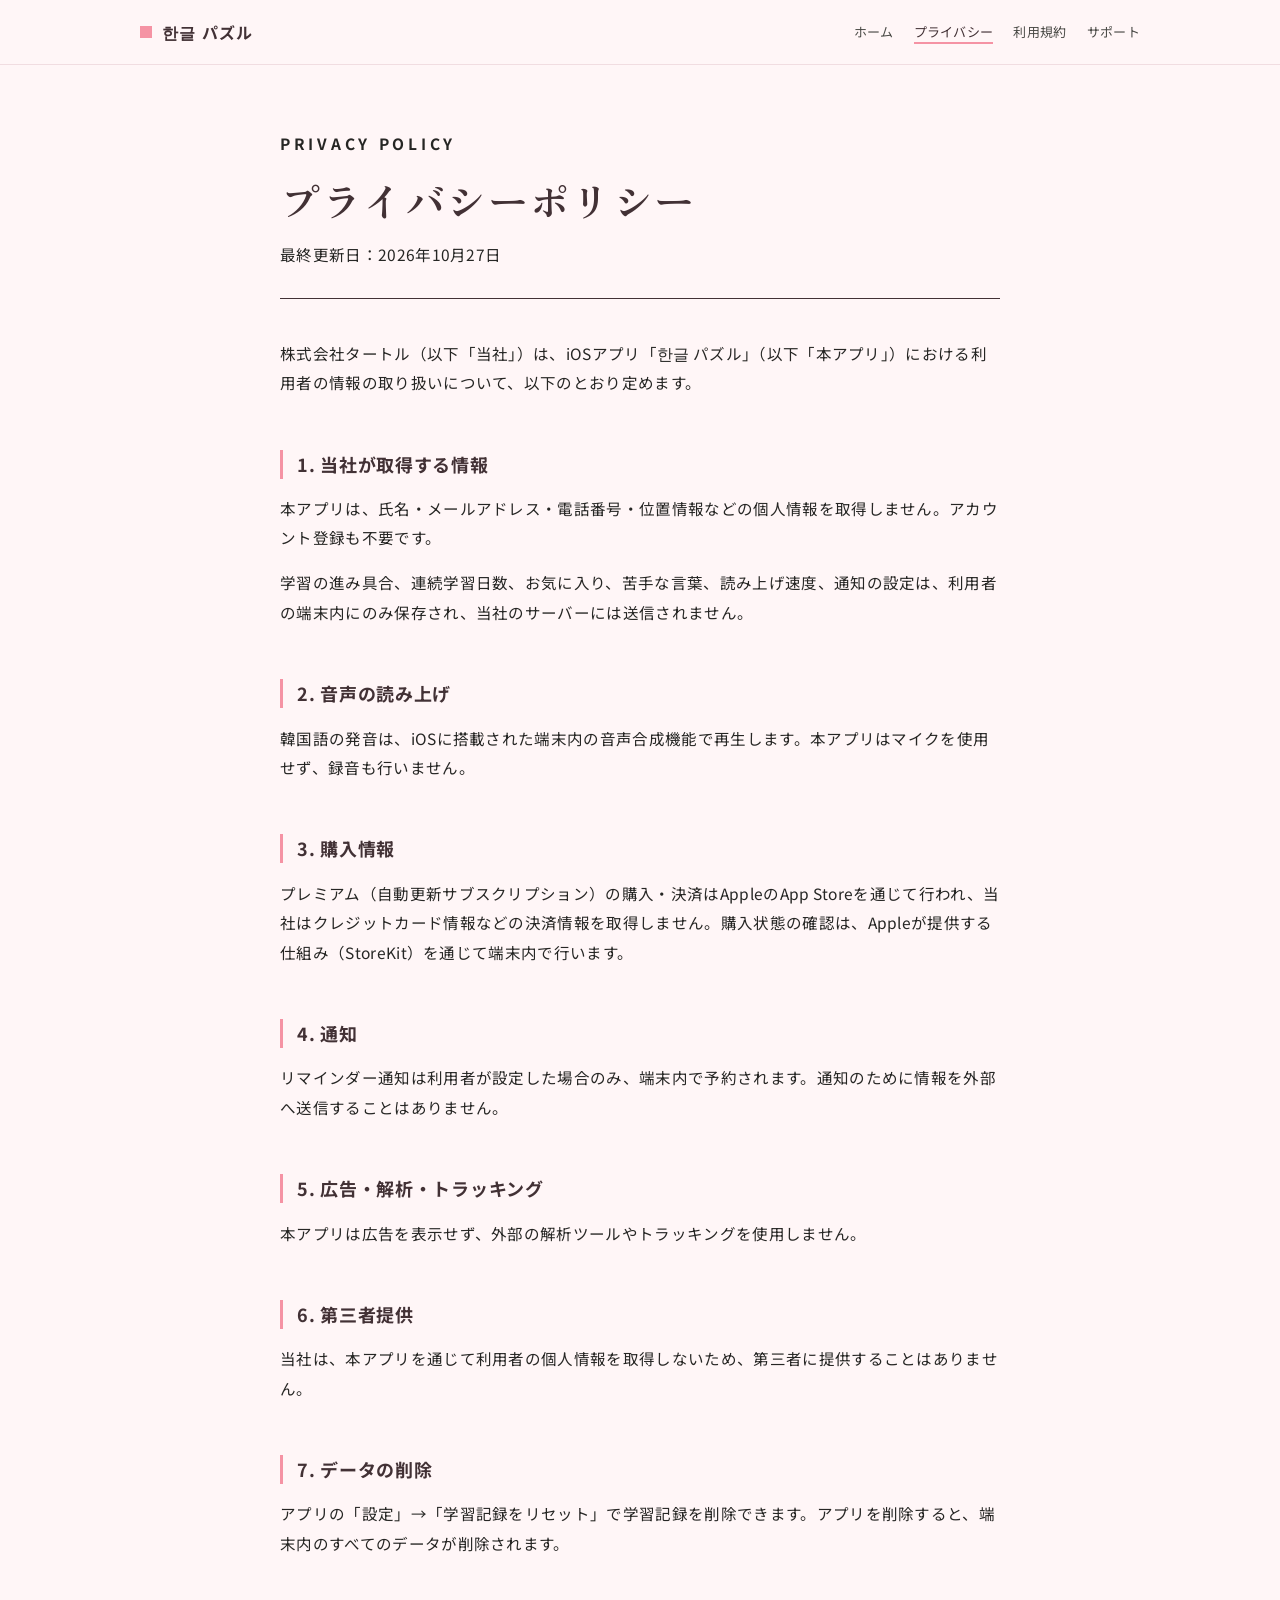
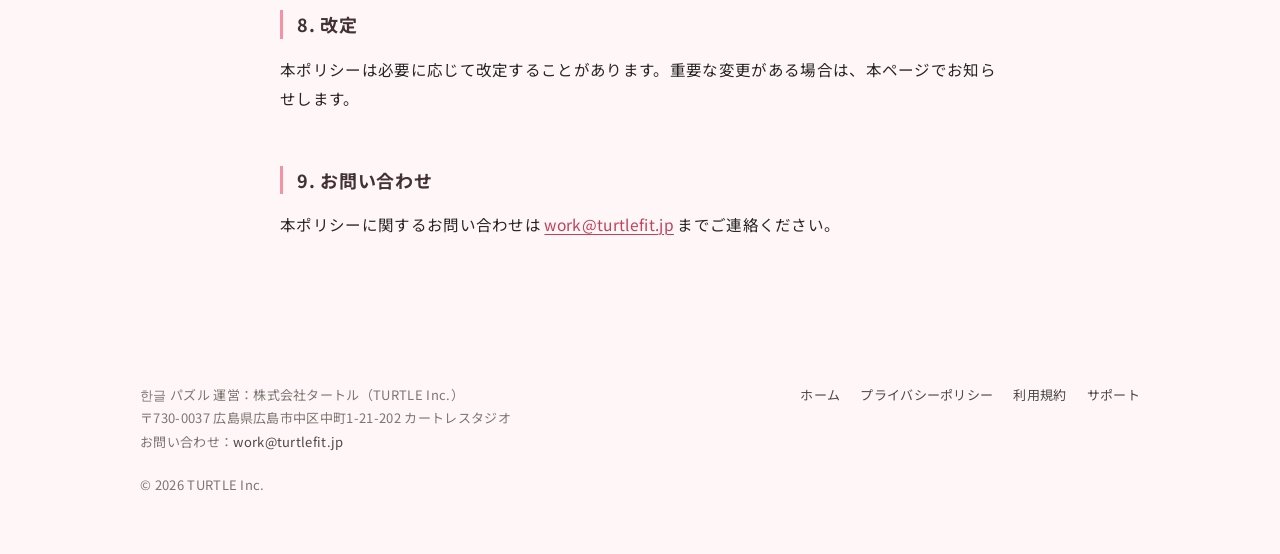
==== privacy.html @ 9635ca7f "한글 パズル 法務ページ" ====
<!doctype html>
<html lang="ja">
<head>
<meta charset="utf-8">
<meta name="viewport" content="width=device-width,initial-scale=1">
<title>プライバシーポリシー｜한글 パズル</title>
<meta name="description" content="「한글 パズル」のプライバシーポリシー。">
<link rel="icon" href="icon.png">
<link rel="preconnect" href="https://fonts.googleapis.com">
<link rel="preconnect" href="https://fonts.gstatic.com" crossorigin>
<link href="https://fonts.googleapis.com/css2?family=Noto+Sans+JP:wght@400;500;700&family=Zen+Old+Mincho:wght@700&display=swap" rel="stylesheet">
<link rel="stylesheet" href="styles.css">
<style>.app-icon{width:96px;height:96px;border-radius:22px;display:block;margin-bottom:20px}</style>
</head>
<body>
<header class="site-header">
  <div class="wrap">
    <a class="brand" href="index.html"><span class="brand-mark" aria-hidden="true"></span>한글 パズル</a>
    <nav class="nav" aria-label="サイト内"><a href="index.html" class="hide-sm">ホーム</a><a href="privacy.html" aria-current="page">プライバシー</a><a href="terms.html">利用規約</a><a href="support.html">サポート</a></nav>
  </div>
</header>
<main class="doc">
<div class="wrap">
  <div class="doc-head">
    <p class="eyebrow">PRIVACY POLICY</p>
    <h1>プライバシーポリシー</h1>
    <p class="updated">最終更新日：2026年10月27日</p>
  </div>

  <p>株式会社タートル（以下「当社」）は、iOSアプリ「한글 パズル」（以下「本アプリ」）における利用者の情報の取り扱いについて、以下のとおり定めます。</p>

  <h2>1. 当社が取得する情報</h2>
  <p>本アプリは、氏名・メールアドレス・電話番号・位置情報などの個人情報を取得しません。アカウント登録も不要です。</p>
  <p>学習の進み具合、連続学習日数、お気に入り、苦手な言葉、読み上げ速度、通知の設定は、利用者の端末内にのみ保存され、当社のサーバーには送信されません。</p>

  <h2>2. 音声の読み上げ</h2>
  <p>韓国語の発音は、iOSに搭載された端末内の音声合成機能で再生します。本アプリはマイクを使用せず、録音も行いません。</p>

  <h2>3. 購入情報</h2>
  <p>プレミアム（自動更新サブスクリプション）の購入・決済はAppleのApp Storeを通じて行われ、当社はクレジットカード情報などの決済情報を取得しません。購入状態の確認は、Appleが提供する仕組み（StoreKit）を通じて端末内で行います。</p>

  <h2>4. 通知</h2>
  <p>リマインダー通知は利用者が設定した場合のみ、端末内で予約されます。通知のために情報を外部へ送信することはありません。</p>

  <h2>5. 広告・解析・トラッキング</h2>
  <p>本アプリは広告を表示せず、外部の解析ツールやトラッキングを使用しません。</p>

  <h2>6. 第三者提供</h2>
  <p>当社は、本アプリを通じて利用者の個人情報を取得しないため、第三者に提供することはありません。</p>

  <h2>7. データの削除</h2>
  <p>アプリの「設定」→「学習記録をリセット」で学習記録を削除できます。アプリを削除すると、端末内のすべてのデータが削除されます。</p>

  <h2>8. 改定</h2>
  <p>本ポリシーは必要に応じて改定することがあります。重要な変更がある場合は、本ページでお知らせします。</p>

  <h2>9. お問い合わせ</h2>
  <p>本ポリシーに関するお問い合わせは <a href="mailto:work@turtlefit.jp">work@turtlefit.jp</a> までご連絡ください。</p>

</div>
</main>
<footer class="site-footer">
  <div class="wrap">
    <address>
      한글 パズル 運営：株式会社タートル（TURTLE Inc.）<br>
      〒730-0037 広島県広島市中区中町1-21-202 カートレスタジオ<br>
      お問い合わせ：<a href="mailto:work@turtlefit.jp">work@turtlefit.jp</a>
    </address>
    <nav aria-label="フッター">
      <a href="index.html">ホーム</a>
      <a href="privacy.html">プライバシーポリシー</a>
      <a href="terms.html">利用規約</a>
      <a href="support.html">サポート</a>
    </nav>
  </div>
  <div class="wrap" style="margin-top:20px">&copy; 2026 TURTLE Inc.</div>
</footer>
</body>
</html>
---- styles.css ----
:root{
  --paper:#FFF6F7;
  --paper-2:#FBE6EA;
  --ink:#423135;
  --ink-2:#4A4A46;
  --ink-3:#7A7872;
  --rule:#F1DDE1;
  --mint:#F593A4;
  --mint-ink:#C2405A;
  --max:760px;
}
*{box-sizing:border-box}
html{-webkit-text-size-adjust:100%}
body{
  margin:0;background:var(--paper);color:var(--ink);
  font-family:"Noto Sans JP","Hiragino Kaku Gothic ProN","Hiragino Sans",system-ui,sans-serif;
  font-size:16px;line-height:1.9;letter-spacing:.02em;
  overflow-wrap:anywhere;
}
a{color:var(--mint-ink);text-decoration:underline;text-underline-offset:3px;text-decoration-thickness:1px}
a:hover{color:var(--ink)}
.wrap{max-width:var(--max);margin:0 auto;padding:0 20px}

/* header */
.site-header{border-bottom:1px solid var(--rule)}
.site-header .wrap{display:flex;align-items:center;justify-content:space-between;gap:16px;height:64px;max-width:1040px}
.brand{display:flex;align-items:center;gap:10px;color:var(--ink);text-decoration:none;font-weight:700;letter-spacing:.08em}
.brand-mark{width:12px;height:12px;background:var(--mint);display:inline-block}
.nav{display:flex;gap:20px;font-size:13px}
.nav a{color:var(--ink-2);text-decoration:none}
.nav a:hover,.nav a[aria-current="page"]{color:var(--ink);box-shadow:inset 0 -2px 0 var(--mint)}

/* hero */
.hero{border-bottom:1px solid var(--rule)}
.hero .wrap{max-width:1040px;padding-top:96px;padding-bottom:88px}
.eyebrow{font-size:12px;letter-spacing:.24em;color:var(--mint-ink);font-weight:700;margin:0 0 28px}
.hero h1{font-family:"Zen Old Mincho","Shippori Mincho","Hiragino Mincho ProN",serif;font-weight:700;
  font-size:clamp(36px,7.4vw,76px);line-height:1.3;letter-spacing:.04em;margin:0 0 32px}
.hero h1 em{font-style:normal;box-shadow:inset 0 -.22em 0 rgba(59,185,138,.38)}
.lead{font-size:17px;color:var(--ink-2);max-width:560px;margin:0 0 40px}
.store{display:inline-flex;align-items:center;gap:14px;border:1px solid var(--ink);padding:12px 22px;font-size:14px;color:var(--ink);text-decoration:none;cursor:default}
.store small{font-size:11px;letter-spacing:.14em;color:var(--paper);background:var(--ink);padding:2px 8px}
.note-18{font-size:12px;color:var(--ink-3);margin-top:20px}

/* features */
.section{border-bottom:1px solid var(--rule)}
.section .wrap{max-width:1040px;padding-top:72px;padding-bottom:72px}
.section-title{display:flex;align-items:baseline;gap:16px;margin:0 0 40px;font-size:13px;letter-spacing:.2em;color:var(--ink-3);font-weight:500}
.section-title::after{content:"";flex:1;height:1px;background:var(--rule)}
.features{list-style:none;margin:0;padding:0;display:grid;grid-template-columns:repeat(2,1fr);border-top:1px solid var(--ink)}
.features li{padding:28px 28px 32px 0;border-bottom:1px solid var(--rule)}
.features li:nth-child(odd){border-right:1px solid var(--rule)}
.features li:nth-child(even){padding-left:28px}
.features .num{font-family:"Zen Old Mincho",serif;color:var(--mint-ink);font-size:14px;letter-spacing:.1em}
.features h3{font-size:19px;margin:6px 0 8px;letter-spacing:.04em}
.features p{margin:0;color:var(--ink-2);font-size:14.5px;line-height:1.85}

.links{list-style:none;margin:0;padding:0;border-top:1px solid var(--ink)}
.links a{display:flex;justify-content:space-between;align-items:center;gap:16px;padding:22px 0;border-bottom:1px solid var(--rule);color:var(--ink);text-decoration:none;font-size:17px}
.links a span{font-size:13px;color:var(--ink-3)}
.links a:hover{color:var(--mint-ink)}
.links a::after{content:"→";color:var(--mint-ink);margin-left:auto;padding-left:12px}

/* document pages */
.doc .wrap{padding-top:64px;padding-bottom:80px}
.doc-head{border-bottom:1px solid var(--ink);padding-bottom:28px;margin-bottom:40px}
.doc-head .eyebrow{margin-bottom:14px}
.doc-head h1{font-family:"Zen Old Mincho","Shippori Mincho",serif;font-size:clamp(28px,5.4vw,40px);line-height:1.4;margin:0 0 12px;letter-spacing:.04em}
.updated{font-size:13px;color:var(--ink-3);margin:0}
.doc h2{font-size:18px;margin:52px 0 14px;padding-left:14px;border-left:3px solid var(--mint);line-height:1.6;letter-spacing:.04em}
.doc h3{font-size:16px;margin:28px 0 8px}
.doc p,.doc li{font-size:15.5px;color:#262624}
.doc ul,.doc ol{padding-left:1.4em;margin:10px 0 16px}
.doc li{margin:4px 0}
.doc li::marker{color:var(--mint-ink)}
.callout{border-top:1px solid var(--ink);border-bottom:1px solid var(--ink);padding:18px 0;margin:24px 0}
.callout p{margin:0}
.callout strong{color:var(--mint-ink)}
table.info{width:100%;border-collapse:collapse;margin:12px 0 8px;font-size:15px}
table.info th,table.info td{text-align:left;vertical-align:top;padding:12px 0;border-bottom:1px solid var(--rule)}
table.info th{width:9em;color:var(--ink-3);font-weight:500;padding-right:16px}
.table-scroll{overflow-x:auto}
table.grid{width:100%;border-collapse:collapse;font-size:14.5px;margin:12px 0}
table.grid th,table.grid td{text-align:left;vertical-align:top;padding:10px 12px 10px 0;border-bottom:1px solid var(--rule)}
table.grid thead th{border-bottom:1px solid var(--ink);font-size:13px;color:var(--ink-3);font-weight:500}

/* faq */
.faq{border-top:1px solid var(--ink);margin-top:8px}
.faq details{border-bottom:1px solid var(--rule)}
.faq summary{cursor:pointer;list-style:none;padding:20px 32px 20px 0;font-weight:700;position:relative;line-height:1.7}
.faq summary::-webkit-details-marker{display:none}
.faq summary::before{content:"Q.";color:var(--mint-ink);margin-right:10px;font-family:"Zen Old Mincho",serif}
.faq summary::after{content:"+";position:absolute;right:4px;top:18px;font-weight:400;font-size:20px;color:var(--ink-3)}
.faq details[open] summary::after{content:"−"}
.faq .a{padding:0 0 22px 0}
.faq .a p,.faq .a li{font-size:15px}
.mail{display:inline-block;font-size:clamp(18px,4.6vw,24px);font-weight:700;color:var(--ink);text-decoration:none;border-bottom:2px solid var(--mint);padding-bottom:2px;margin:6px 0 10px}

/* footer */
.site-footer{padding:48px 0 56px;font-size:13px;color:var(--ink-3)}
.site-footer .wrap{max-width:1040px;display:flex;flex-wrap:wrap;justify-content:space-between;gap:20px}
.site-footer nav{display:flex;flex-wrap:wrap;gap:8px 20px}
.site-footer a{color:var(--ink-2);text-decoration:none}
.site-footer a:hover{color:var(--mint-ink)}
.site-footer address{font-style:normal;line-height:1.8}

@media (max-width:640px){
  .nav{gap:14px;font-size:12px}
  .nav .hide-sm{display:none}
  .hero .wrap{padding-top:64px;padding-bottom:60px}
  .features{grid-template-columns:1fr}
  .features li,.features li:nth-child(odd),.features li:nth-child(even){padding:24px 0 26px;border-right:0}
  .section .wrap{padding-top:56px;padding-bottom:56px}
  table.info th{width:6.5em}
}
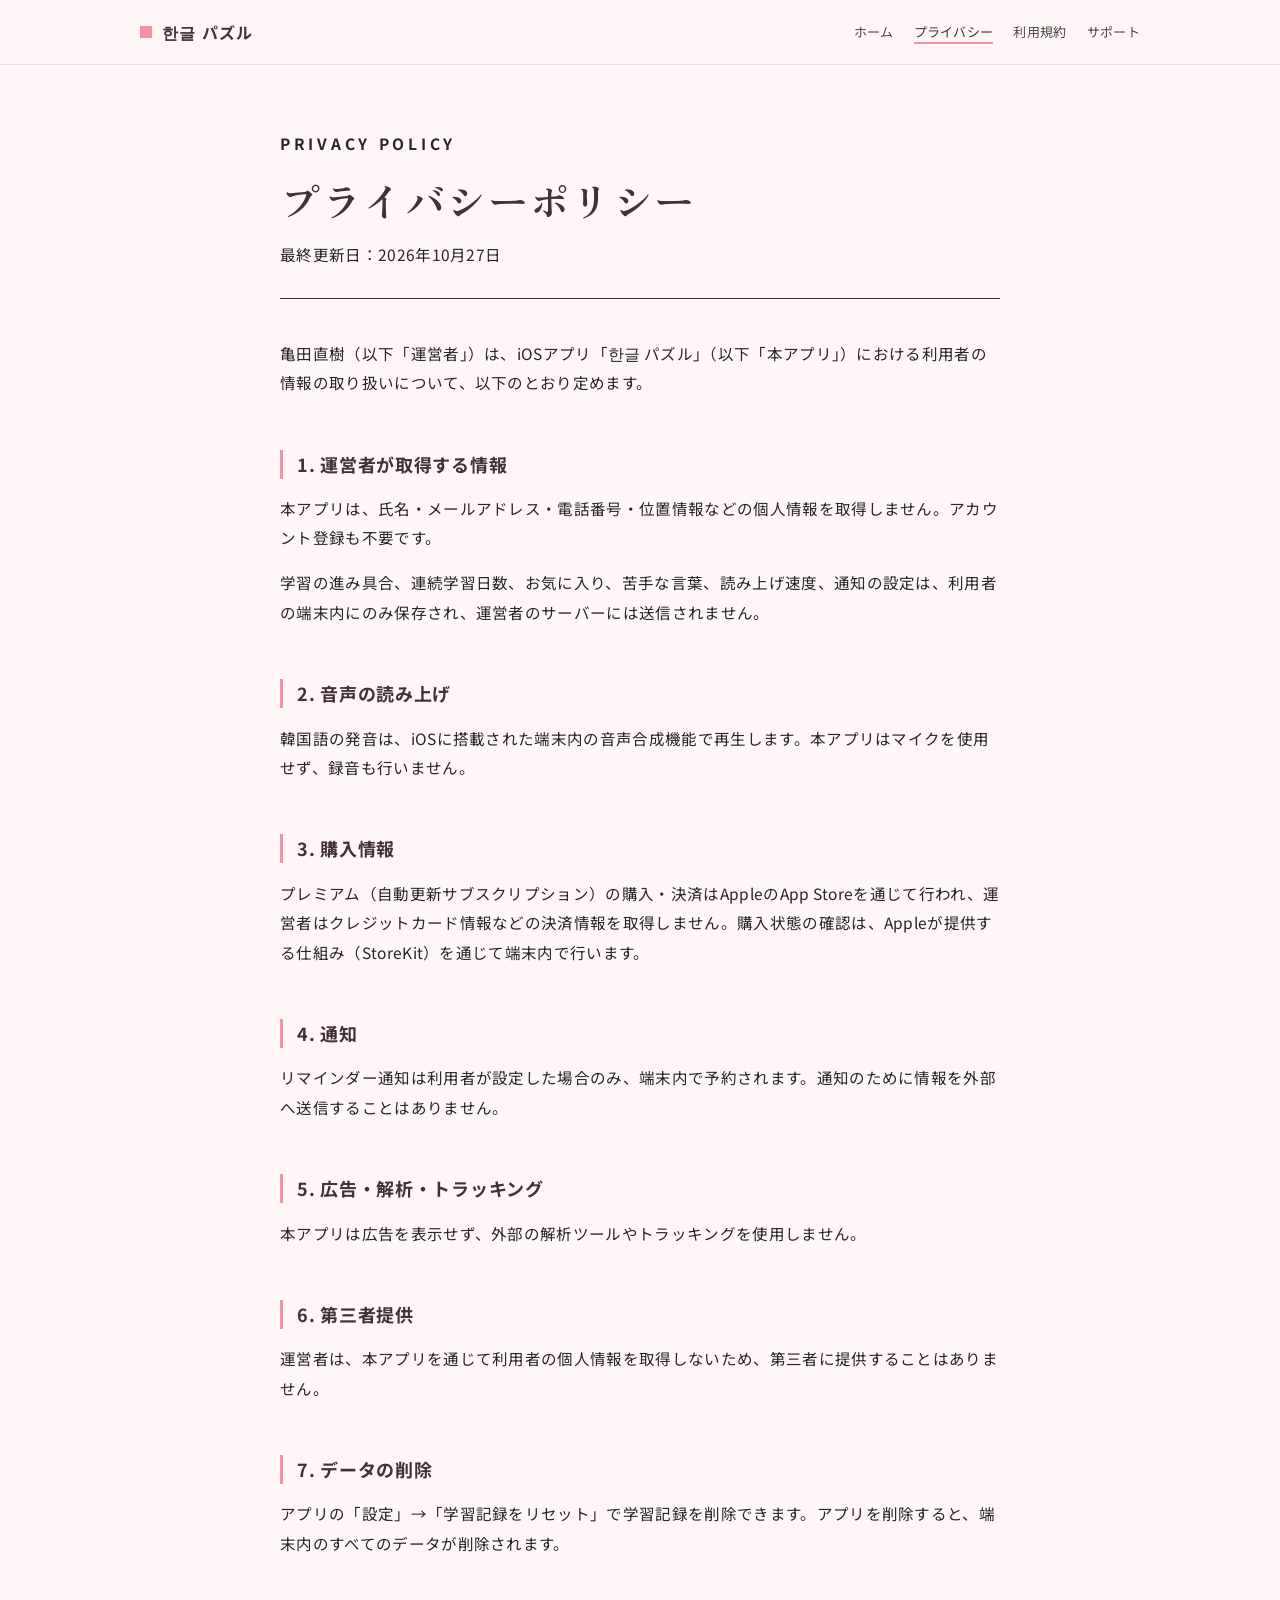
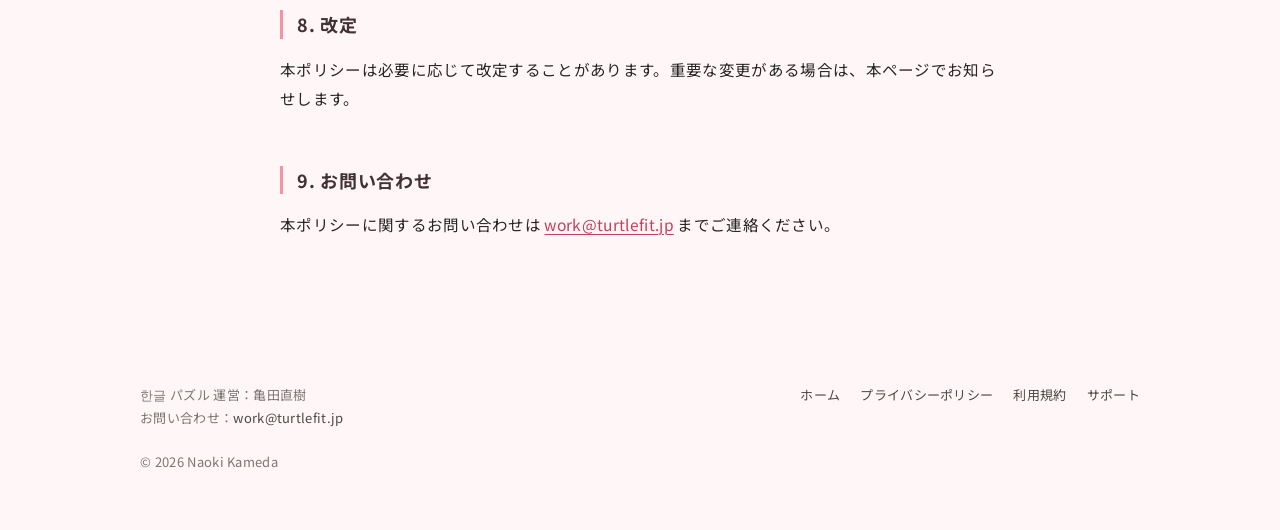
==== commit f4f698fb: "運営者を亀田直樹に変更" ====
--- a/privacy.html
+++ b/privacy.html
@@ -27,17 +27,17 @@
     <p class="updated">最終更新日：2026年10月27日</p>
   </div>
 
-  <p>株式会社タートル（以下「当社」）は、iOSアプリ「한글 パズル」（以下「本アプリ」）における利用者の情報の取り扱いについて、以下のとおり定めます。</p>
+  <p>亀田直樹（以下「運営者」）は、iOSアプリ「한글 パズル」（以下「本アプリ」）における利用者の情報の取り扱いについて、以下のとおり定めます。</p>
 
-  <h2>1. 当社が取得する情報</h2>
+  <h2>1. 運営者が取得する情報</h2>
   <p>本アプリは、氏名・メールアドレス・電話番号・位置情報などの個人情報を取得しません。アカウント登録も不要です。</p>
-  <p>学習の進み具合、連続学習日数、お気に入り、苦手な言葉、読み上げ速度、通知の設定は、利用者の端末内にのみ保存され、当社のサーバーには送信されません。</p>
+  <p>学習の進み具合、連続学習日数、お気に入り、苦手な言葉、読み上げ速度、通知の設定は、利用者の端末内にのみ保存され、運営者のサーバーには送信されません。</p>
 
   <h2>2. 音声の読み上げ</h2>
   <p>韓国語の発音は、iOSに搭載された端末内の音声合成機能で再生します。本アプリはマイクを使用せず、録音も行いません。</p>
 
   <h2>3. 購入情報</h2>
-  <p>プレミアム（自動更新サブスクリプション）の購入・決済はAppleのApp Storeを通じて行われ、当社はクレジットカード情報などの決済情報を取得しません。購入状態の確認は、Appleが提供する仕組み（StoreKit）を通じて端末内で行います。</p>
+  <p>プレミアム（自動更新サブスクリプション）の購入・決済はAppleのApp Storeを通じて行われ、運営者はクレジットカード情報などの決済情報を取得しません。購入状態の確認は、Appleが提供する仕組み（StoreKit）を通じて端末内で行います。</p>
 
   <h2>4. 通知</h2>
   <p>リマインダー通知は利用者が設定した場合のみ、端末内で予約されます。通知のために情報を外部へ送信することはありません。</p>
@@ -46,7 +46,7 @@
   <p>本アプリは広告を表示せず、外部の解析ツールやトラッキングを使用しません。</p>
 
   <h2>6. 第三者提供</h2>
-  <p>当社は、本アプリを通じて利用者の個人情報を取得しないため、第三者に提供することはありません。</p>
+  <p>運営者は、本アプリを通じて利用者の個人情報を取得しないため、第三者に提供することはありません。</p>
 
   <h2>7. データの削除</h2>
   <p>アプリの「設定」→「学習記録をリセット」で学習記録を削除できます。アプリを削除すると、端末内のすべてのデータが削除されます。</p>
@@ -62,8 +62,7 @@
 <footer class="site-footer">
   <div class="wrap">
     <address>
-      한글 パズル 運営：株式会社タートル（TURTLE Inc.）<br>
-      〒730-0037 広島県広島市中区中町1-21-202 カートレスタジオ<br>
+      한글 パズル 運営：亀田直樹<br>
       お問い合わせ：<a href="mailto:work@turtlefit.jp">work@turtlefit.jp</a>
     </address>
     <nav aria-label="フッター">
@@ -73,7 +72,7 @@
       <a href="support.html">サポート</a>
     </nav>
   </div>
-  <div class="wrap" style="margin-top:20px">&copy; 2026 TURTLE Inc.</div>
+  <div class="wrap" style="margin-top:20px">&copy; 2026 Naoki Kameda</div>
 </footer>
 </body>
 </html>
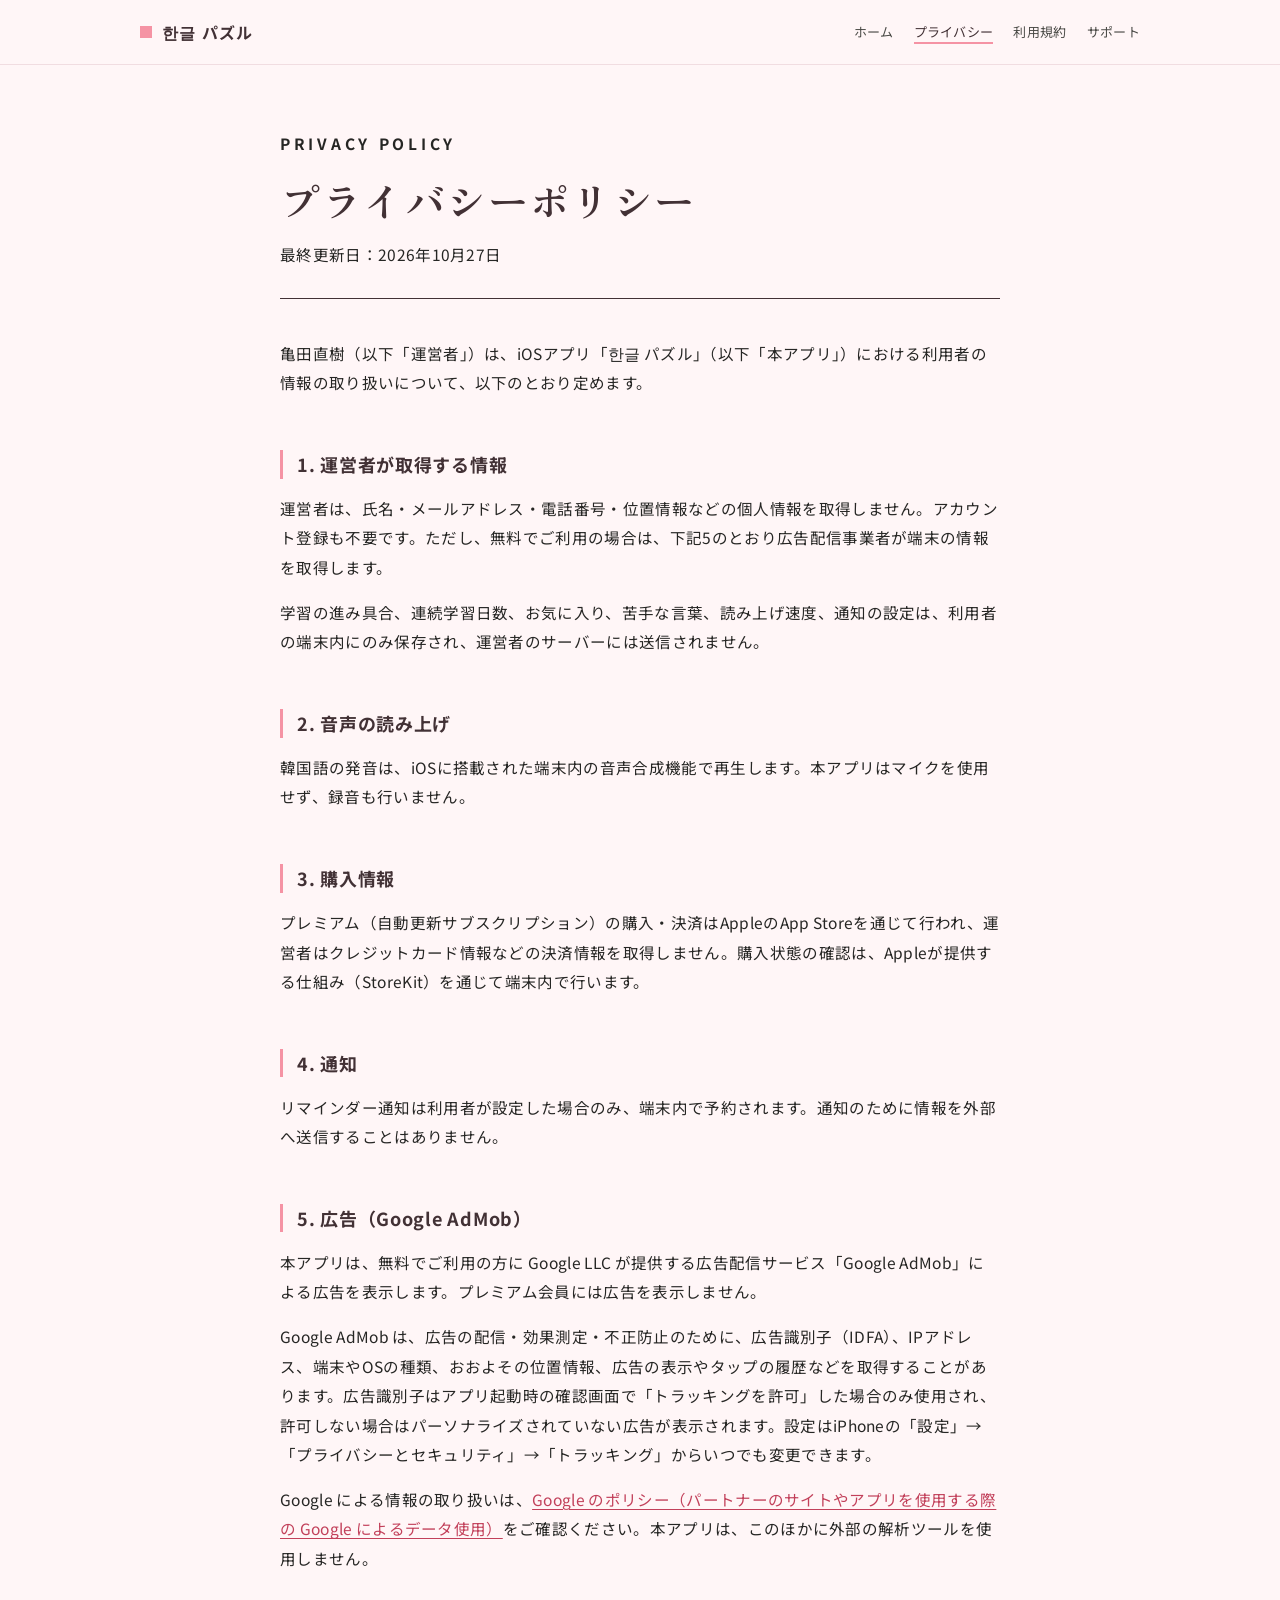
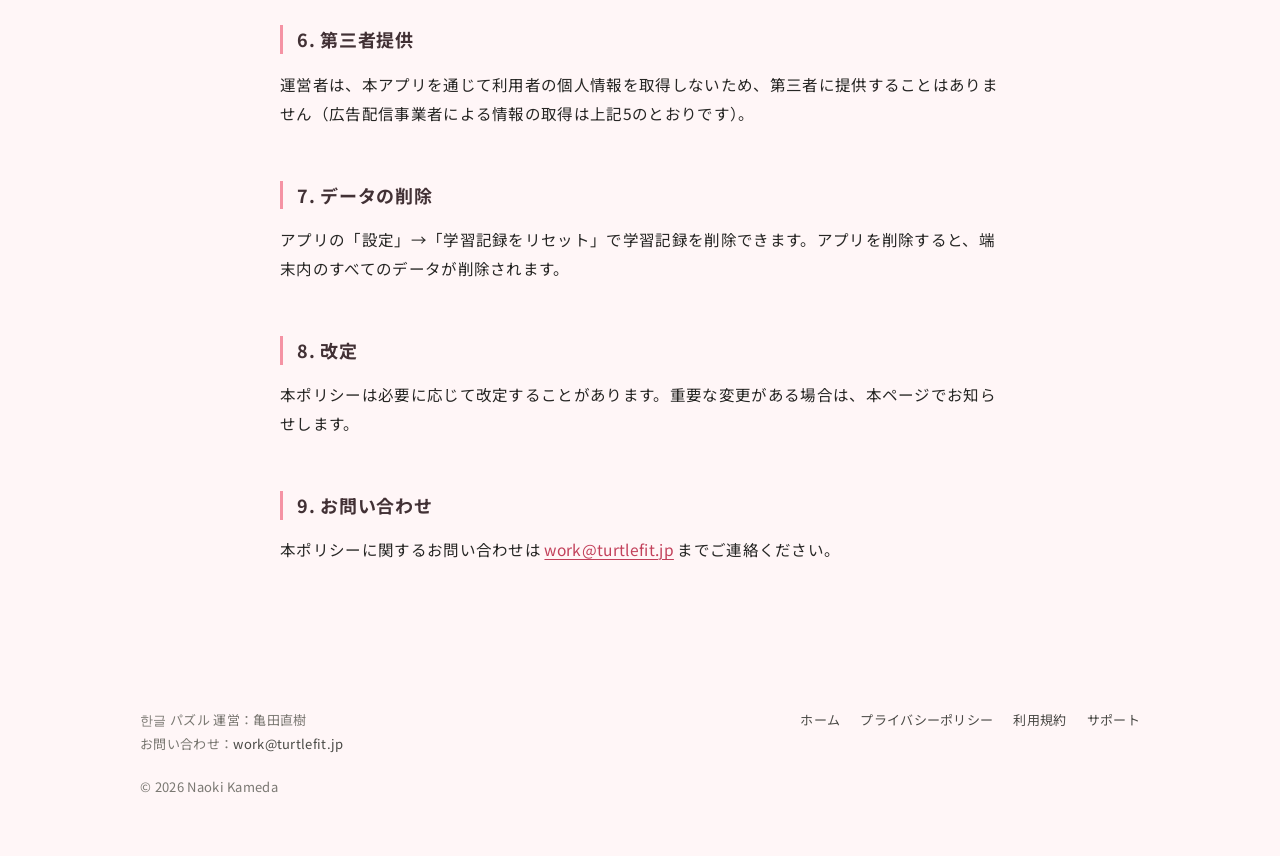
==== commit 39087d21: "広告(AdMob)の記載を追加" ====
--- a/privacy.html
+++ b/privacy.html
@@ -30,7 +30,7 @@
   <p>亀田直樹（以下「運営者」）は、iOSアプリ「한글 パズル」（以下「本アプリ」）における利用者の情報の取り扱いについて、以下のとおり定めます。</p>
 
   <h2>1. 運営者が取得する情報</h2>
-  <p>本アプリは、氏名・メールアドレス・電話番号・位置情報などの個人情報を取得しません。アカウント登録も不要です。</p>
+  <p>運営者は、氏名・メールアドレス・電話番号・位置情報などの個人情報を取得しません。アカウント登録も不要です。ただし、無料でご利用の場合は、下記5のとおり広告配信事業者が端末の情報を取得します。</p>
   <p>学習の進み具合、連続学習日数、お気に入り、苦手な言葉、読み上げ速度、通知の設定は、利用者の端末内にのみ保存され、運営者のサーバーには送信されません。</p>
 
   <h2>2. 音声の読み上げ</h2>
@@ -42,11 +42,13 @@
   <h2>4. 通知</h2>
   <p>リマインダー通知は利用者が設定した場合のみ、端末内で予約されます。通知のために情報を外部へ送信することはありません。</p>
 
-  <h2>5. 広告・解析・トラッキング</h2>
-  <p>本アプリは広告を表示せず、外部の解析ツールやトラッキングを使用しません。</p>
+  <h2>5. 広告（Google AdMob）</h2>
+  <p>本アプリは、無料でご利用の方に Google LLC が提供する広告配信サービス「Google AdMob」による広告を表示します。プレミアム会員には広告を表示しません。</p>
+  <p>Google AdMob は、広告の配信・効果測定・不正防止のために、広告識別子（IDFA）、IPアドレス、端末やOSの種類、おおよその位置情報、広告の表示やタップの履歴などを取得することがあります。広告識別子はアプリ起動時の確認画面で「トラッキングを許可」した場合のみ使用され、許可しない場合はパーソナライズされていない広告が表示されます。設定はiPhoneの「設定」→「プライバシーとセキュリティ」→「トラッキング」からいつでも変更できます。</p>
+  <p>Google による情報の取り扱いは、<a href="https://policies.google.com/technologies/partner-sites?hl=ja">Google のポリシー（パートナーのサイトやアプリを使用する際の Google によるデータ使用）</a>をご確認ください。本アプリは、このほかに外部の解析ツールを使用しません。</p>
 
   <h2>6. 第三者提供</h2>
-  <p>運営者は、本アプリを通じて利用者の個人情報を取得しないため、第三者に提供することはありません。</p>
+  <p>運営者は、本アプリを通じて利用者の個人情報を取得しないため、第三者に提供することはありません（広告配信事業者による情報の取得は上記5のとおりです）。</p>
 
   <h2>7. データの削除</h2>
   <p>アプリの「設定」→「学習記録をリセット」で学習記録を削除できます。アプリを削除すると、端末内のすべてのデータが削除されます。</p>
